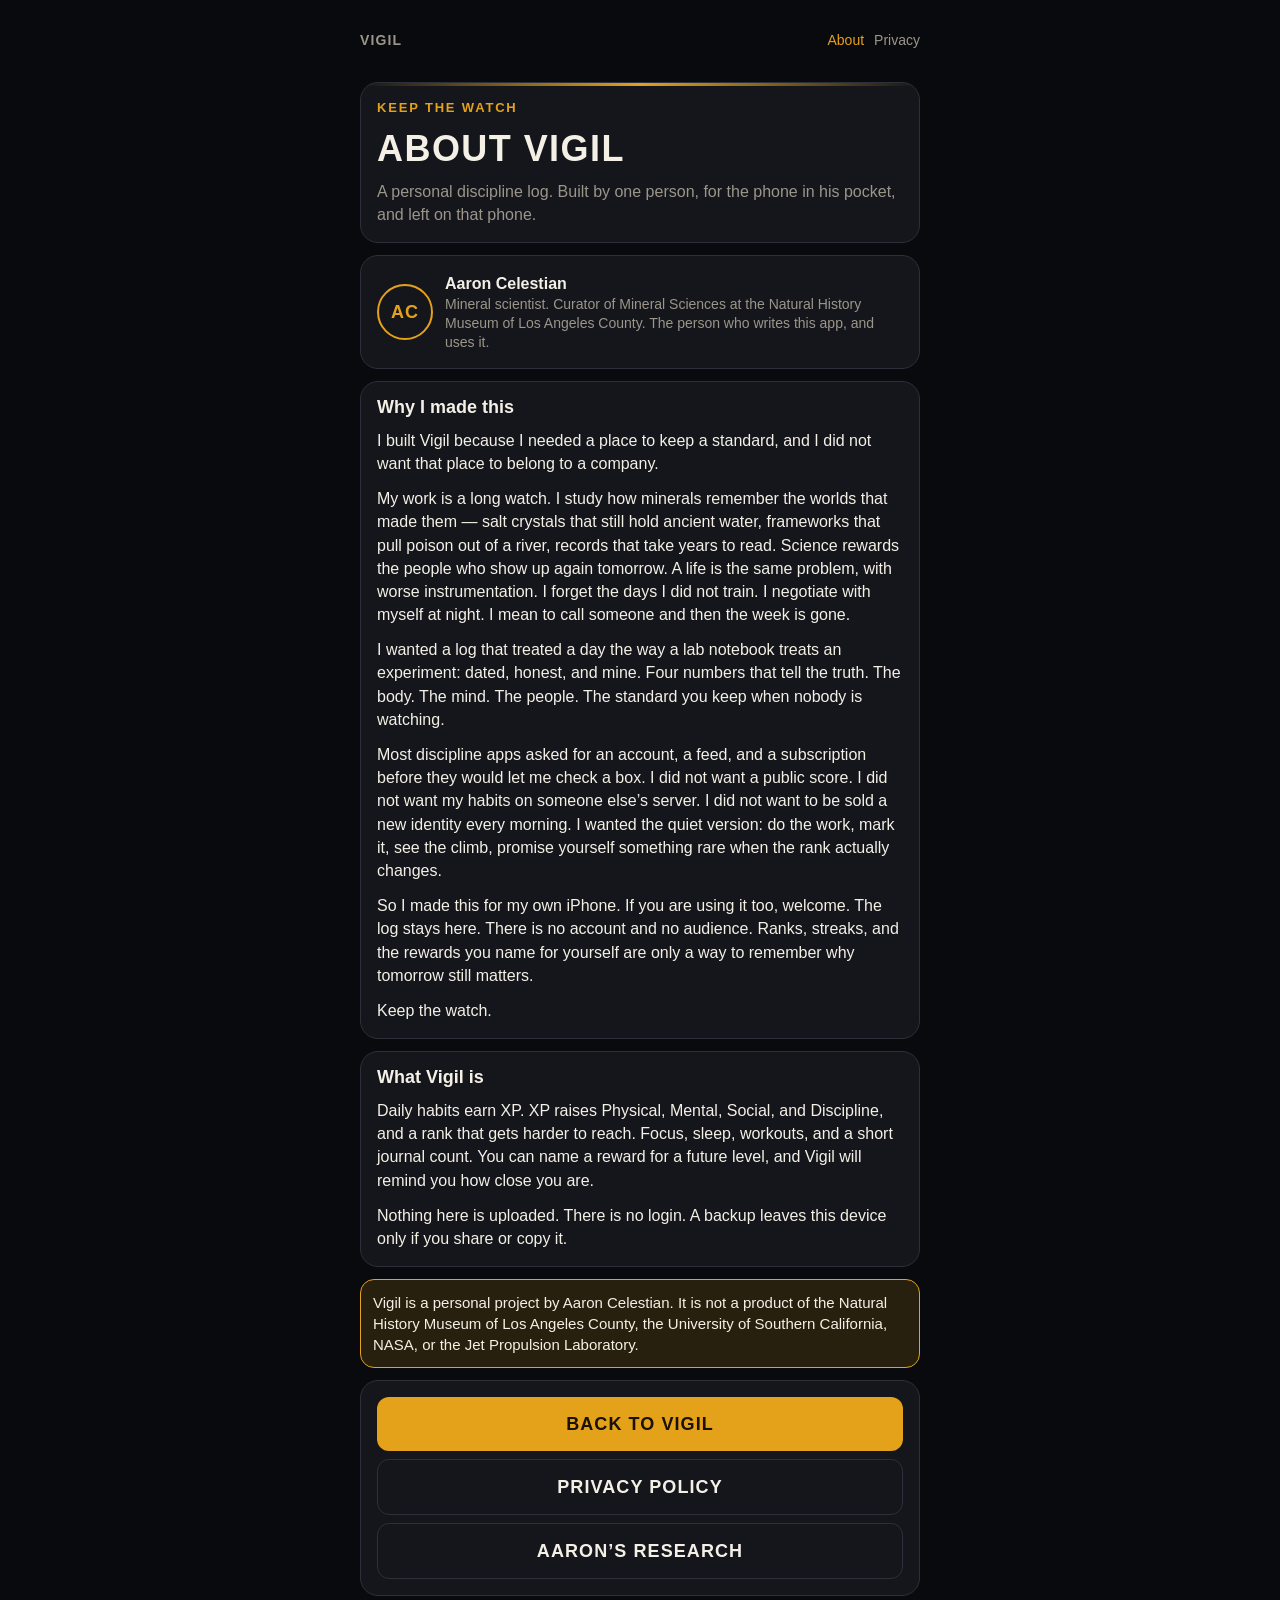
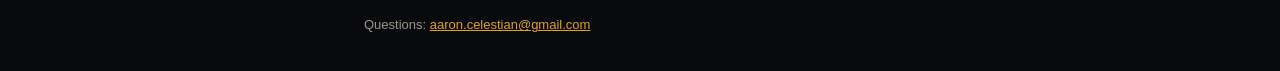
==== about.html @ f0ef40d2 "Publish Vigil as a static app for GitHub Pages. Co-authored-by: Cursor <cursoragent@cursor.com>" ====
<!doctype html>
<html lang="en" data-theme="dark">
<head>
<meta charset="utf-8">
<meta name="viewport" content="width=device-width, initial-scale=1, viewport-fit=cover">
<meta name="apple-mobile-web-app-capable" content="yes">
<meta name="mobile-web-app-capable" content="yes">
<meta name="apple-mobile-web-app-status-bar-style" content="black-translucent">
<meta name="theme-color" content="#090a0d" id="theme-color">
<meta name="description" content="Vigil is a personal discipline log by Aaron Celestian. Habits, ranks, and the watch you keep, saved on this phone.">
<title>About · Vigil</title>
<link rel="icon" href="assets/icon.svg" type="image/svg+xml">
<link rel="apple-touch-icon" href="assets/icon-180.png">
<link rel="stylesheet" href="legal.css">
<script>
try {
  var savedTheme = localStorage.getItem('dawg-theme');
  if (savedTheme === 'light') {
    document.documentElement.setAttribute('data-theme', 'light');
    document.getElementById('theme-color').setAttribute('content', '#e7e4dc');
  }
} catch (e) {}
</script>
</head>
<body>
<div id="page">
  <div class="top">
    <a class="brand" href="./index.html">Vigil</a>
    <div class="row wrap">
      <a href="./about.html" aria-current="page">About</a>
      <a href="./privacy.html">Privacy</a>
    </div>
  </div>

  <div class="card hero-card">
    <p class="kicker">Keep the watch</p>
    <h1>About Vigil</h1>
    <p class="mute">A personal discipline log. Built by one person, for the phone in his pocket, and left on that phone.</p>
  </div>

  <div class="card">
    <div class="who">
      <div class="mark" aria-hidden="true">AC</div>
      <div>
        <p><strong>Aaron Celestian</strong></p>
        <p class="role">Mineral scientist. Curator of Mineral Sciences at the Natural History Museum of Los Angeles County. The person who writes this app, and uses it.</p>
      </div>
    </div>
  </div>

  <div class="card prose">
    <h2>Why I made this</h2>
    <p>I built Vigil because I needed a place to keep a standard, and I did not want that place to belong to a company.</p>
    <p>My work is a long watch. I study how minerals remember the worlds that made them — salt crystals that still hold ancient water, frameworks that pull poison out of a river, records that take years to read. Science rewards the people who show up again tomorrow. A life is the same problem, with worse instrumentation. I forget the days I did not train. I negotiate with myself at night. I mean to call someone and then the week is gone.</p>
    <p>I wanted a log that treated a day the way a lab notebook treats an experiment: dated, honest, and mine. Four numbers that tell the truth. The body. The mind. The people. The standard you keep when nobody is watching.</p>
    <p>Most discipline apps asked for an account, a feed, and a subscription before they would let me check a box. I did not want a public score. I did not want my habits on someone else’s server. I did not want to be sold a new identity every morning. I wanted the quiet version: do the work, mark it, see the climb, promise yourself something rare when the rank actually changes.</p>
    <p>So I made this for my own iPhone. If you are using it too, welcome. The log stays here. There is no account and no audience. Ranks, streaks, and the rewards you name for yourself are only a way to remember why tomorrow still matters.</p>
    <p>Keep the watch.</p>
  </div>

  <div class="card prose">
    <h2>What Vigil is</h2>
    <p>Daily habits earn XP. XP raises Physical, Mental, Social, and Discipline, and a rank that gets harder to reach. Focus, sleep, workouts, and a short journal count. You can name a reward for a future level, and Vigil will remind you how close you are.</p>
    <p>Nothing here is uploaded. There is no login. A backup leaves this device only if you share or copy it.</p>
  </div>

  <div class="card note">
    Vigil is a personal project by Aaron Celestian. It is not a product of the Natural History Museum of Los Angeles County, the University of Southern California, NASA, or the Jet Propulsion Laboratory.
  </div>

  <div class="card links">
    <a class="btn" href="./index.html">Back to Vigil</a>
    <a class="btn ghost" href="./privacy.html">Privacy policy</a>
    <a class="btn ghost" href="https://aaroncelestian.github.io/MineralSciences/">Aaron’s research</a>
  </div>

  <p class="foot">Questions: <a href="mailto:aaron.celestian@gmail.com">aaron.celestian@gmail.com</a></p>
</div>
</body>
</html>
---- legal.css ----
:root{
  --bg:#090a0d; --surface:#14161c; --surface2:#1c1f28; --ink:#f4f0e6; --mute:#9c968a; --line:#2c303a;
  --accent:#e4a11a; --accent-ink:#1a1204; --accent-dim:rgba(228,161,26,.14);
  --f-display:'Avenir Next Condensed','Avenir Next','Arial Narrow',sans-serif;
  --f-body:-apple-system,BlinkMacSystemFont,'Segoe UI',sans-serif;
  --f-mono:ui-monospace,'SF Mono',Menlo,monospace;
  color-scheme:dark;
}
:root[data-theme="light"]{
  --bg:#e7e4dc; --surface:#fbfaf7; --surface2:#f1eee7; --ink:#16181d; --mute:#5c5850; --line:#d5d0c6;
  --accent:#8a4b00; --accent-ink:#fffaf3; --accent-dim:rgba(138,75,0,.1);
  color-scheme:light;
}
*{box-sizing:border-box}
html{background:var(--bg);height:100%;touch-action:manipulation}
html,body{overscroll-behavior:none}
body{
  margin:0;background:var(--bg);color:var(--ink);
  font-family:var(--f-body);font-size:16px;line-height:1.45;-webkit-font-smoothing:antialiased;
  padding:calc(14px + env(safe-area-inset-top)) max(16px,env(safe-area-inset-right)) calc(36px + env(safe-area-inset-bottom)) max(16px,env(safe-area-inset-left));
}
body::before{
  content:"";position:fixed;top:0;left:0;right:0;height:env(safe-area-inset-top);
  background:var(--bg);z-index:20;pointer-events:none;
}
#page{max-width:560px;margin:0 auto;display:flex;flex-direction:column;gap:12px}
h1,h2{margin:0;line-height:1.05}
h1{
  font-family:var(--f-display);text-transform:uppercase;letter-spacing:.04em;
  font-size:clamp(26px,7.2vw,36px);font-weight:700;
}
h2{
  font-family:var(--f-body);font-size:18px;font-weight:700;letter-spacing:0;text-transform:none;
}
p{margin:0}
.mute{color:var(--mute)}
.small{font-size:13px}
.kicker{font-family:var(--f-display);letter-spacing:.14em;text-transform:uppercase;font-size:13px;color:var(--accent);font-weight:700}
.card{background:var(--surface);border:1px solid var(--line);border-radius:18px;padding:16px;display:flex;flex-direction:column;gap:12px;min-width:0}
.hero-card{position:relative;overflow:hidden}
.hero-card::before{content:"";position:absolute;left:0;right:0;top:0;height:3px;background:linear-gradient(90deg,transparent,var(--accent),transparent)}
.row{display:flex;gap:10px;align-items:center;min-width:0}
.between{justify-content:space-between}
.wrap{flex-wrap:wrap}
a{color:var(--accent)}
.top{
  display:flex;justify-content:space-between;align-items:center;gap:12px;
  padding:4px 0 8px;
}
.top a{
  color:var(--mute);text-decoration:none;min-height:44px;display:inline-flex;align-items:center;
  font-size:14px;
}
.top a[aria-current="page"]{color:var(--accent)}
.brand{
  font-family:var(--f-display);text-transform:uppercase;letter-spacing:.08em;font-weight:700;
  color:var(--ink);text-decoration:none;font-size:18px;
}
.btn{
  background:var(--accent);color:var(--accent-ink);border:0;border-radius:12px;
  padding:14px 16px;min-height:48px;width:100%;
  font-family:var(--f-display);font-weight:700;font-size:18px;letter-spacing:.06em;text-transform:uppercase;
  display:flex;align-items:center;justify-content:center;text-decoration:none;box-sizing:border-box;
}
.btn.ghost{background:transparent;color:var(--ink);border:1px solid var(--line)}
.who{display:flex;gap:12px;align-items:center}
.mark{
  width:56px;height:56px;border-radius:50%;border:2px solid var(--accent);color:var(--accent);
  display:grid;place-items:center;flex:none;
  font-family:var(--f-display);font-weight:700;letter-spacing:.06em;font-size:18px;
}
.role{font-size:14px;color:var(--mute);line-height:1.35}
.prose{display:flex;flex-direction:column;gap:12px}
.prose p + p{margin:0}
.prose ul,.prose ol{margin:0;padding-left:1.2em;display:flex;flex-direction:column;gap:6px}
.prose li{overflow-wrap:anywhere}
.note{
  background:var(--accent-dim);border:1px solid var(--accent);border-radius:14px;padding:12px;
  color:var(--ink);font-size:15px;line-height:1.4;
}
.foot{color:var(--mute);font-size:13px;padding:8px 4px 0}
.links{display:flex;flex-direction:column;gap:8px}
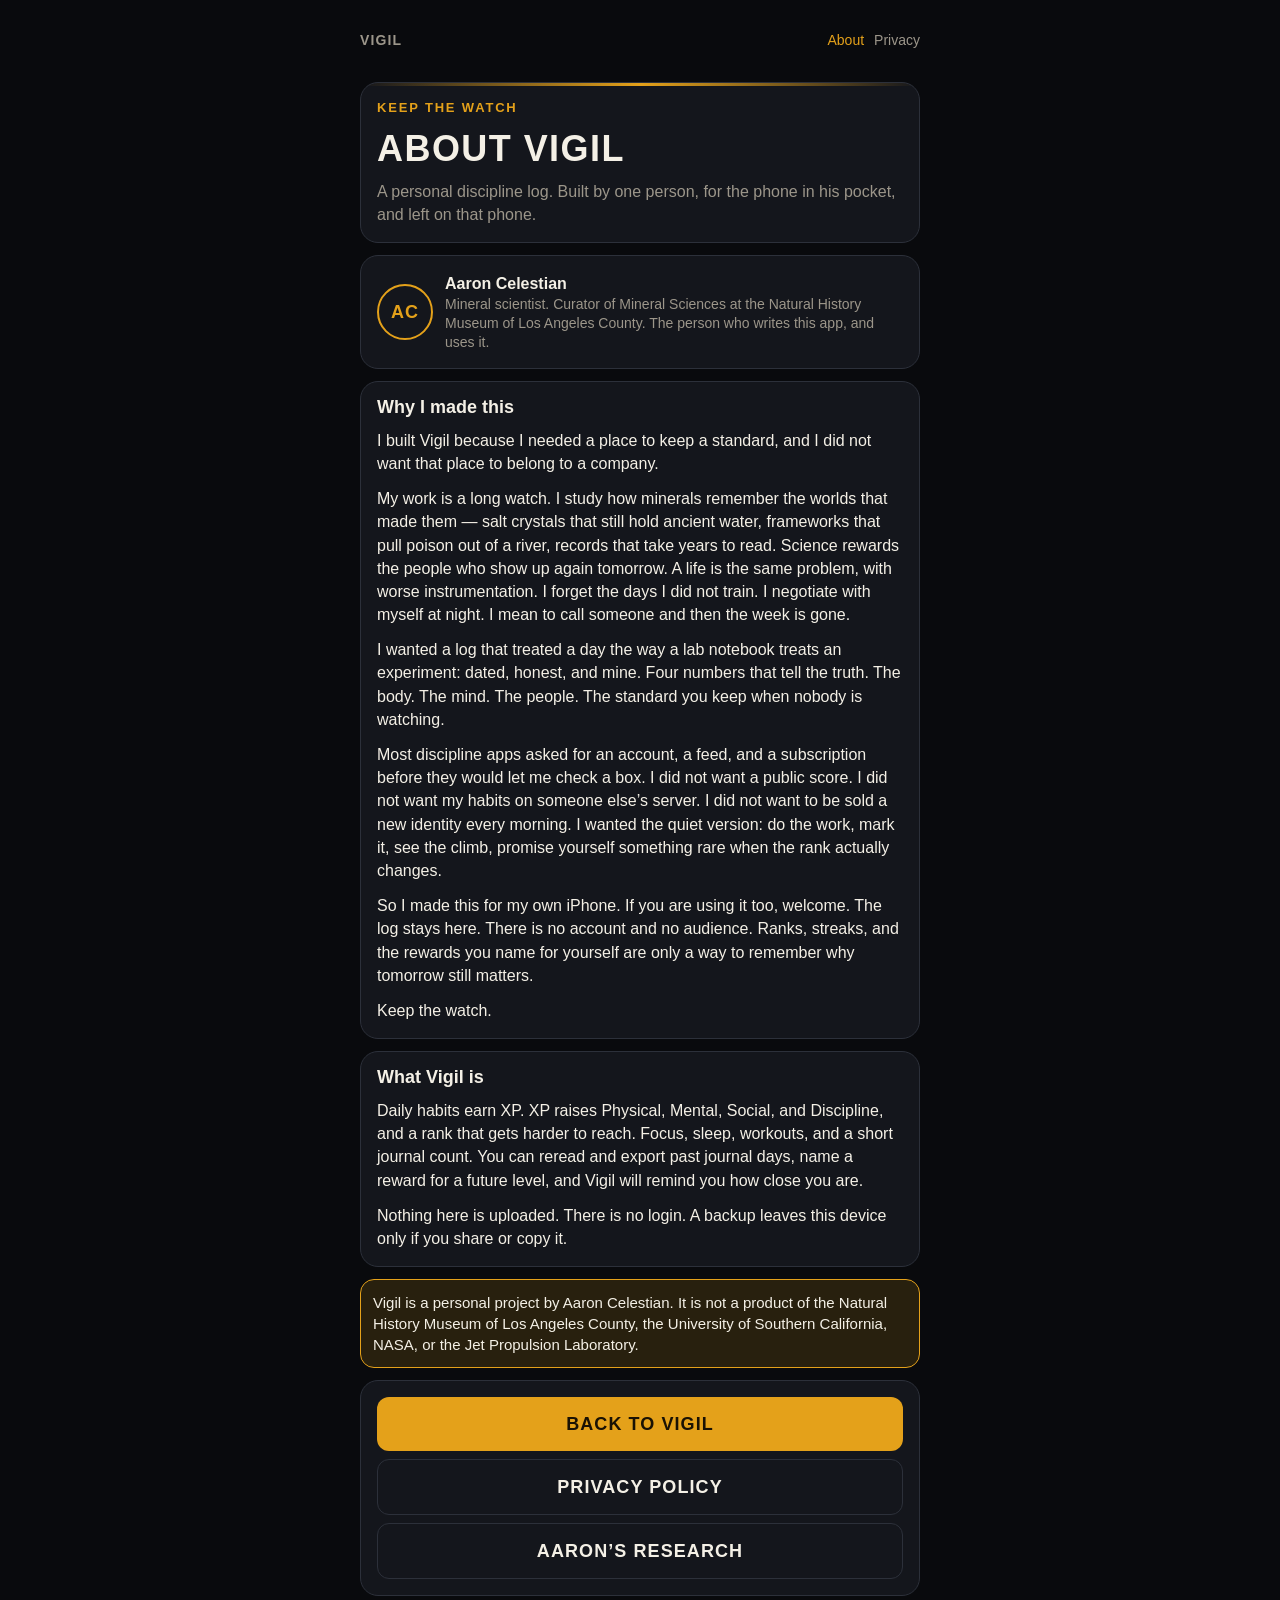
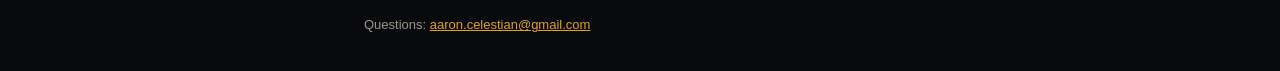
==== commit 84031e25: "journal ups" ====
--- a/about.html
+++ b/about.html
@@ -10,7 +10,8 @@
 <meta name="description" content="Vigil is a personal discipline log by Aaron Celestian. Habits, ranks, and the watch you keep, saved on this phone.">
 <title>About · Vigil</title>
 <link rel="icon" href="assets/icon.svg" type="image/svg+xml">
-<link rel="apple-touch-icon" href="assets/icon-180.png">
+<link rel="icon" href="assets/icon-32.png" type="image/png" sizes="32x32">
+<link rel="apple-touch-icon" href="assets/icon-180.png" sizes="180x180">
 <link rel="stylesheet" href="legal.css">
 <script>
 try {
@@ -60,7 +61,7 @@
 
   <div class="card prose">
     <h2>What Vigil is</h2>
-    <p>Daily habits earn XP. XP raises Physical, Mental, Social, and Discipline, and a rank that gets harder to reach. Focus, sleep, workouts, and a short journal count. You can name a reward for a future level, and Vigil will remind you how close you are.</p>
+    <p>Daily habits earn XP. XP raises Physical, Mental, Social, and Discipline, and a rank that gets harder to reach. Focus, sleep, workouts, and a short journal count. You can reread and export past journal days, name a reward for a future level, and Vigil will remind you how close you are.</p>
     <p>Nothing here is uploaded. There is no login. A backup leaves this device only if you share or copy it.</p>
   </div>
 
